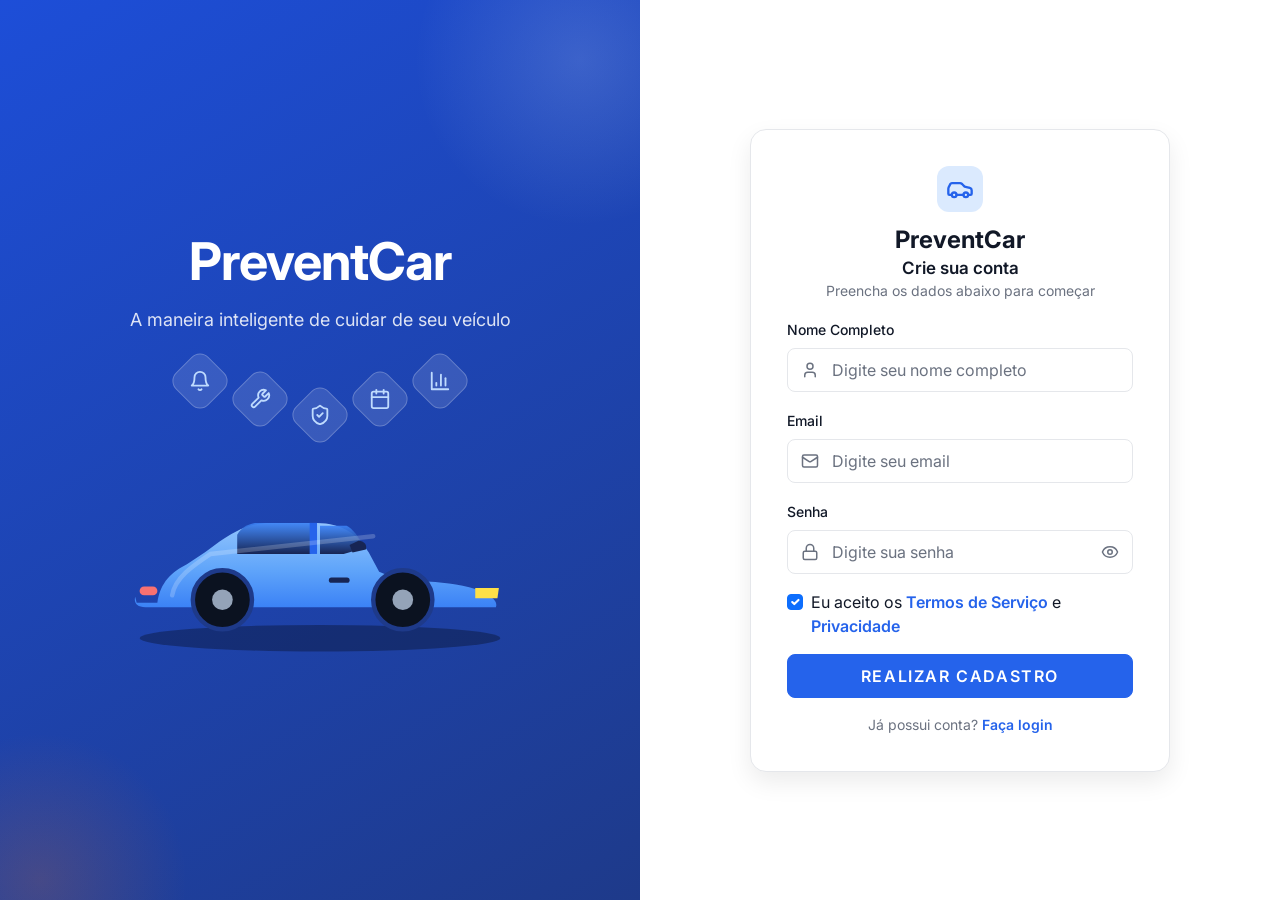
==== landing/cadastro.html @ ae85e7bb "feat: add login and registration pages with styles" ====
<!DOCTYPE html>
<html lang="pt-BR">
<head>
  <meta charset="UTF-8">
  <meta name="viewport" content="width=device-width, initial-scale=1.0">
  <title>Cadastro — PreventCar</title>
  <meta name="description" content="Crie sua conta no PreventCar — a maneira inteligente de cuidar de seu veículo.">
  <link rel="icon" href="data:image/svg+xml,%3Csvg xmlns='http://www.w3.org/2000/svg' viewBox='0 0 64 64'%3E%3Crect width='64' height='64' rx='14' fill='%232563EB'/%3E%3Cpath d='M14 40h3c0-5 1.6-8 5-8h20c3.4 0 5 3 5 8h3a2 2 0 0 1 2 2v3h-4M16 45h6M42 45h6' stroke='white' stroke-width='3' fill='none' stroke-linecap='round'/%3E%3Ccircle cx='20' cy='45' r='2.4' fill='white'/%3E%3Ccircle cx='44' cy='45' r='2.4' fill='white'/%3E%3C/svg%3E">
  <link rel="preconnect" href="https://fonts.googleapis.com">
  <link rel="preconnect" href="https://fonts.gstatic.com" crossorigin>
  <link href="https://fonts.googleapis.com/css2?family=Inter:wght@400;500;600;700&display=swap" rel="stylesheet">
  <link href="https://cdn.jsdelivr.net/npm/bootstrap@5.3.3/dist/css/bootstrap.min.css" rel="stylesheet">
  <link href="assets/css/style.css" rel="stylesheet">
  <link href="assets/css/login.css" rel="stylesheet">
</head>
<body>

  <div class="row g-0 min-vh-100">

    <div class="col-12 col-lg-6 login-banner d-none d-lg-flex flex-column">
      <div class="position-relative">
        <h1 class="banner-title mb-0">PreventCar</h1>
        <p class="banner-tagline mt-3 mb-0">A maneira inteligente de cuidar de seu veículo</p>
      </div>

      <div class="mt-4 w-100">
        <div class="icon-arc" aria-hidden="true">
          <span class="arc-tile">
            <svg xmlns="http://www.w3.org/2000/svg" width="22" height="22" viewBox="0 0 24 24" fill="none" stroke="currentColor" stroke-width="2" stroke-linecap="round" stroke-linejoin="round"><path d="M6 8a6 6 0 0 1 12 0c0 7 3 9 3 9H3s3-2 3-9"/><path d="M10.3 21a1.94 1.94 0 0 0 3.4 0"/></svg>
          </span>
          <span class="arc-tile" style="margin-top: 18px;">
            <svg xmlns="http://www.w3.org/2000/svg" width="22" height="22" viewBox="0 0 24 24" fill="none" stroke="currentColor" stroke-width="2" stroke-linecap="round" stroke-linejoin="round"><path d="M14.7 6.3a1 1 0 0 0 0 1.4l1.6 1.6a1 1 0 0 0 1.4 0l3.77-3.77a6 6 0 0 1-7.94 7.94l-6.91 6.91a2.12 2.12 0 0 1-3-3l6.91-6.91a6 6 0 0 1 7.94-7.94l-3.76 3.76z"/></svg>
          </span>
          <span class="arc-tile" style="margin-top: 34px;">
            <svg xmlns="http://www.w3.org/2000/svg" width="22" height="22" viewBox="0 0 24 24" fill="none" stroke="currentColor" stroke-width="2" stroke-linecap="round" stroke-linejoin="round"><path d="M20 13c0 5-3.5 7.5-7.66 8.95a1 1 0 0 1-.67-.01C7.5 20.5 4 18 4 13V6a1 1 0 0 1 1-1c2 0 4.5-1.2 6.24-2.72a1.17 1.17 0 0 1 1.52 0C14.51 3.81 17 5 19 5a1 1 0 0 1 1 1z"/><path d="m9 12 2 2 4-4"/></svg>
          </span>
          <span class="arc-tile" style="margin-top: 18px;">
            <svg xmlns="http://www.w3.org/2000/svg" width="22" height="22" viewBox="0 0 24 24" fill="none" stroke="currentColor" stroke-width="2" stroke-linecap="round" stroke-linejoin="round"><rect width="18" height="18" x="3" y="4" rx="2"/><path d="M16 2v4"/><path d="M8 2v4"/><path d="M3 10h18"/></svg>
          </span>
          <span class="arc-tile">
            <svg xmlns="http://www.w3.org/2000/svg" width="22" height="22" viewBox="0 0 24 24" fill="none" stroke="currentColor" stroke-width="2" stroke-linecap="round" stroke-linejoin="round"><path d="M3 3v18h18"/><path d="M18 17V9"/><path d="M13 17V5"/><path d="M8 17v-3"/></svg>
          </span>
        </div>

        <svg class="car-art" viewBox="0 0 280 150" role="img" aria-label="Ilustração de um carro azul">
          <defs>
            <linearGradient id="bodyGrad" x1="0" y1="0" x2="0" y2="1">
              <stop offset="0%" stop-color="#93C5FD"/>
              <stop offset="55%" stop-color="#60A5FA"/>
              <stop offset="100%" stop-color="#3B82F6"/>
            </linearGradient>
            <linearGradient id="glassGrad" x1="0" y1="0" x2="0" y2="1">
              <stop offset="0%" stop-color="#3B82F6" stop-opacity="0.9"/>
              <stop offset="100%" stop-color="#172554"/>
            </linearGradient>
          </defs>

          <ellipse cx="140" cy="130" rx="122" ry="9" fill="#000" opacity="0.3"/>

          <path fill="url(#bodyGrad)" d="M16 106 L30 106 C32 92 40 85 50 80 L62 72 C69 67 75 62 83 58 C90 54 98 52 106 52 L138 52 C146 52 154 54 160 58 C165 61 169 66 173 72 L180 85 C188 89 202 91 218 92 C230 93 244 95 252 100 C258 103 260 106 259 109 L22 109 C16 109 14 106 15 102 Z"/>

          <g fill="url(#glassGrad)">
            <path d="M84 60 C86 56 90 53 96 52 L134 52 L134 73 L84 73 Z"/>
            <path d="M140 54 L158 54 C162 56 166 61 170 69 L156 73 L140 73 Z"/>
          </g>

          <rect x="133" y="52" width="5" height="21" fill="#2563EB"/>
          <path d="M160 67 L166 64 C170 64 172 67 171 70 L162 72 Z" fill="#172554"/>
          <rect x="146" y="89" width="14" height="3.5" rx="1.75" fill="#172554"/>
          <path d="M245 96 L261 96 L260 103 L245 103 Z" fill="#FDE047"/>
          <rect x="18" y="95" width="12" height="6" rx="3" fill="#F87171"/>

          <path d="M40 101 C42 89 54 81 66 73 L176 61" stroke="#FFFFFF" stroke-width="3" fill="none" opacity="0.2" stroke-linecap="round"/>

          <circle cx="74" cy="104" r="20" fill="#0B1220" stroke="#1E3A8A" stroke-width="3"/>
          <circle cx="74" cy="104" r="7" fill="#94A3B8"/>
          <circle cx="196" cy="104" r="20" fill="#0B1220" stroke="#1E3A8A" stroke-width="3"/>
          <circle cx="196" cy="104" r="7" fill="#94A3B8"/>
        </svg>
      </div>
    </div>

    <div class="col-12 col-lg-6 login-panel d-flex flex-column">
      <div class="login-card">
        <div class="text-center mb-3">
          <span class="login-logo" aria-hidden="true">
            <svg xmlns="http://www.w3.org/2000/svg" width="28" height="28" viewBox="0 0 24 24" fill="none" stroke="currentColor" stroke-width="2" stroke-linecap="round" stroke-linejoin="round"><path d="M19 17h2c.6 0 1-.4 1-1v-3c0-.9-.7-1.7-1.5-1.9C18.7 10.6 16 10 16 10s-1.3-1.4-2.2-2.3c-.5-.4-1.1-.7-1.8-.7H5c-.6 0-1.1.4-1.4.9l-1.4 2.9A3.7 3.7 0 0 0 2 12v4c0 .6.4 1 1 1h2"/><circle cx="7" cy="17" r="2"/><path d="M9 17h6"/><circle cx="17" cy="17" r="2"/></svg>
          </span>
          <h2 class="login-title mb-0">PreventCar</h2>
          <p class="login-welcome mb-0">Crie sua conta</p>
          <p class="login-message mb-0">Preencha os dados abaixo para começar</p>
        </div>

        <form id="cadastroForm" novalidate>
          <div class="mb-3">
            <label for="nomeCompleto" class="form-label">Nome Completo</label>
            <div class="field">
              <span class="field-icon" aria-hidden="true">
                <svg xmlns="http://www.w3.org/2000/svg" width="18" height="18" viewBox="0 0 24 24" fill="none" stroke="currentColor" stroke-width="2" stroke-linecap="round" stroke-linejoin="round"><path d="M19 21v-2a4 4 0 0 0-4-4H9a4 4 0 0 0-4 4v2"/><circle cx="12" cy="7" r="4"/></svg>
              </span>
              <input id="nomeCompleto" type="text" name="nome" class="form-control" autocomplete="name" required placeholder="Digite seu nome completo">
            </div>
          </div>

          <div class="mb-3">
            <label for="email" class="form-label">Email</label>
            <div class="field">
              <span class="field-icon" aria-hidden="true">
                <svg xmlns="http://www.w3.org/2000/svg" width="18" height="18" viewBox="0 0 24 24" fill="none" stroke="currentColor" stroke-width="2" stroke-linecap="round" stroke-linejoin="round"><rect width="20" height="16" x="2" y="4" rx="2"/><path d="m22 7-8.97 5.7a1.94 1.94 0 0 1-2.06 0L2 7"/></svg>
              </span>
              <input id="email" type="email" name="email" class="form-control" autocomplete="email" required placeholder="Digite seu email">
            </div>
          </div>

          <div class="mb-3">
            <label for="senha" class="form-label">Senha</label>
            <div class="field">
              <span class="field-icon" aria-hidden="true">
                <svg xmlns="http://www.w3.org/2000/svg" width="18" height="18" viewBox="0 0 24 24" fill="none" stroke="currentColor" stroke-width="2" stroke-linecap="round" stroke-linejoin="round"><rect width="18" height="11" x="3" y="11" rx="2" ry="2"/><path d="M7 11V7a5 5 0 0 1 10 0v4"/></svg>
              </span>
              <input id="senha" type="password" name="senha" class="form-control" autocomplete="new-password" required minlength="6" placeholder="Digite sua senha" style="padding-right: 48px;">
              <button type="button" id="toggleSenha" class="field-toggle" aria-label="Mostrar ou ocultar senha" aria-pressed="false">
                <svg id="eyeOpen" xmlns="http://www.w3.org/2000/svg" width="18" height="18" viewBox="0 0 24 24" fill="none" stroke="currentColor" stroke-width="2" stroke-linecap="round" stroke-linejoin="round"><path d="M2.06 12.35a1 1 0 0 1 0-.7 10.75 10.75 0 0 1 19.88 0 1 1 0 0 1 0 .7 10.75 10.75 0 0 1-19.88 0"/><circle cx="12" cy="12" r="3"/></svg>
                <svg id="eyeClosed" xmlns="http://www.w3.org/2000/svg" width="18" height="18" viewBox="0 0 24 24" fill="none" stroke="currentColor" stroke-width="2" stroke-linecap="round" stroke-linejoin="round" class="d-none"><path d="M10.733 5.076a10.744 10.744 0 0 1 11.205 6.575 1 1 0 0 1 0 .696 10.747 10.747 0 0 1-1.444 2.49"/><path d="M14.084 14.158a3 3 0 0 1-4.242-4.242"/><path d="M17.479 17.499a10.75 10.75 0 0 1-15.417-5.151 1 1 0 0 1 0-.696 10.75 10.75 0 0 1 4.446-5.143"/><path d="m2 2 20 20"/></svg>
              </button>
            </div>
          </div>

          <div class="form-check mb-3">
            <input id="aceite" type="checkbox" class="form-check-input" checked required>
            <label for="aceite" class="form-check-label">
              Eu aceito os
              <a href="#" class="link-soft">Termos de Serviço</a>
              e
              <a href="#" class="link-soft">Privacidade</a>
            </label>
          </div>

          <button type="submit" class="btn btn-primary btn-enter w-100 fw-semibold text-uppercase">
            Realizar Cadastro
          </button>
        </form>

        <p class="login-footer text-center mt-3 mb-0">
          Já possui conta?
          <a href="login.html" class="link-soft">Faça login</a>
        </p>
      </div>
    </div>

  </div>

  <script src="https://cdn.jsdelivr.net/npm/bootstrap@5.3.3/dist/js/bootstrap.bundle.min.js"></script>
  <script>
    var toggleBtn = document.getElementById("toggleSenha");
    var senhaInput = document.getElementById("senha");
    var eyeOpen = document.getElementById("eyeOpen");
    var eyeClosed = document.getElementById("eyeClosed");

    toggleBtn.addEventListener("click", function () {
      var isPassword = senhaInput.type === "password";
      senhaInput.type = isPassword ? "text" : "password";
      toggleBtn.setAttribute("aria-pressed", String(!isPassword));
      eyeOpen.classList.toggle("d-none", !isPassword);
      eyeClosed.classList.toggle("d-none", isPassword);
    });

    document.getElementById("cadastroForm").addEventListener("submit", function (event) {
      event.preventDefault();
      var nome = document.getElementById("nomeCompleto");
      var email = document.getElementById("email");
      if (!nome.value || !email.value || !senhaInput.value) {
        nome.focus();
      }
    });
  </script>
</body>
</html>
---- landing/assets/css/style.css ----
:root {
  --color-primary: #2563EB;
  --color-primary-hover: #1D4ED8;
  --color-primary-light: #DBEAFE;
  --color-accent: #F97316;
  --color-accent-hover: #EA580C;

  --color-text: #111827;
  --color-text-muted: #6B7280;
  --color-border: #E5E7EB;
  --color-bg: #FFFFFF;
  --color-bg-alt: #F3F4F6;

  --color-success: #15803D;
  --color-success-bg: #DCFCE7;
  --color-warning: #B45309;
  --color-warning-bg: #FEF3C7;
  --color-danger: #B91C1C;
  --color-danger-bg: #FEE2E2;

  --radius-md: 8px;
  --radius-pill: 999px;
  --shadow-card: 0 1px 3px rgba(0, 0, 0, 0.08);
  --shadow-modal: 0 10px 25px rgba(0, 0, 0, 0.15);

  --bs-primary: var(--color-primary);
  --bs-primary-rgb: 37, 99, 235;
  --bs-link-color: var(--color-primary);
  --bs-link-color-rgb: 37, 99, 235;
  --bs-link-hover-color: var(--color-primary-hover);
  --bs-link-hover-color-rgb: 29, 78, 216;
  --bs-body-font-family: "Inter", system-ui, -apple-system, "Segoe UI", sans-serif;
  --bs-body-color: var(--color-text);
  --bs-body-bg: var(--color-bg);
  --bs-border-radius: var(--radius-md);
}

::selection {
  background: var(--color-primary-light);
}

html {
  scroll-behavior: smooth;
}

section[id],
header[id] {
  scroll-margin-top: 88px;
}

:focus-visible {
  outline: 2px solid var(--color-primary);
  outline-offset: 2px;
}

.btn {
  --bs-btn-border-radius: var(--radius-md);
}

.btn-primary {
  --bs-btn-bg: var(--color-primary);
  --bs-btn-border-color: var(--color-primary);
  --bs-btn-hover-bg: var(--color-primary-hover);
  --bs-btn-hover-border-color: var(--color-primary-hover);
  --bs-btn-active-bg: var(--color-primary-hover);
  --bs-btn-active-border-color: var(--color-primary-hover);
  --bs-btn-disabled-bg: var(--color-primary);
  --bs-btn-disabled-border-color: var(--color-primary);
  --bs-btn-focus-shadow-rgb: 37, 99, 235;
}

.btn-outline-primary {
  --bs-btn-color: var(--color-primary);
  --bs-btn-border-color: var(--color-primary);
  --bs-btn-hover-bg: var(--color-primary);
  --bs-btn-hover-border-color: var(--color-primary);
  --bs-btn-active-bg: var(--color-primary);
  --bs-btn-active-border-color: var(--color-primary);
  --bs-btn-focus-shadow-rgb: 37, 99, 235;
}

.btn-ghost {
  --bs-btn-color: var(--color-text);
  --bs-btn-border-color: transparent;
  --bs-btn-bg: transparent;
  --bs-btn-hover-color: var(--color-primary);
  --bs-btn-hover-border-color: transparent;
  --bs-btn-hover-bg: transparent;
  --bs-btn-active-color: var(--color-primary);
  --bs-btn-active-border-color: transparent;
  --bs-btn-active-bg: transparent;
}

.navbar {
  background: rgba(255, 255, 255, 0.92);
  border-bottom: 1px solid var(--color-border);
  backdrop-filter: blur(8px);
}

.navbar .navbar-nav .nav-link {
  color: var(--color-text);
  font-weight: 500;
  font-size: 15px;
  padding: 0.5rem 0.9rem;
}

.navbar .navbar-nav .nav-link:hover,
.navbar .navbar-nav .nav-link:focus,
.navbar .navbar-nav .nav-link.active {
  color: var(--color-primary);
}

.brand-icon {
  color: var(--color-primary);
  display: inline-flex;
}

.eyebrow {
  display: inline-block;
  padding: 4px 12px;
  border-radius: var(--radius-pill);
  background: var(--color-primary-light);
  color: var(--color-primary);
  font-size: 12px;
  font-weight: 600;
  line-height: 20px;
  letter-spacing: 0.06em;
  text-transform: uppercase;
}

.section-padding {
  padding-block: 5rem;
}

.section-title {
  font-size: 32px;
  font-weight: 700;
  line-height: 40px;
  color: var(--color-text);
}

.section-sub {
  max-width: 620px;
  font-size: 18px;
  line-height: 28px;
  color: var(--color-text-muted);
}

.h3-title {
  font-size: 18px;
  font-weight: 600;
  line-height: 28px;
  color: var(--color-text);
}

.hero {
  position: relative;
  overflow: hidden;
  padding-block: 8.5rem 5rem;
}

.hero-deco {
  position: absolute;
  border-radius: 50%;
  filter: blur(2px);
  pointer-events: none;
}

.hero-deco--one {
  top: -120px;
  right: -120px;
  width: 420px;
  height: 420px;
  background: radial-gradient(circle, rgba(37, 99, 235, 0.12), transparent 65%);
}

.hero-deco--two {
  bottom: -140px;
  left: -140px;
  width: 380px;
  height: 380px;
  background: radial-gradient(circle, rgba(249, 115, 22, 0.1), transparent 65%);
}

.hero h1 {
  font-size: clamp(32px, 4vw, 44px);
  font-weight: 700;
  line-height: 1.15;
  letter-spacing: -0.02em;
}

.lead {
  color: var(--color-text-muted);
  font-size: 18px;
  line-height: 28px;
}

.status-pill {
  display: inline-flex;
  align-items: center;
  gap: 6px;
  padding: 2px 10px;
  border-radius: var(--radius-pill);
  font-size: 12px;
  font-weight: 500;
  line-height: 20px;
  white-space: nowrap;
}

.status-pill::before {
  content: "";
  width: 6px;
  height: 6px;
  border-radius: 50%;
  background: currentColor;
  flex: 0 0 auto;
}

.status-pill--success {
  background: var(--color-success-bg);
  color: var(--color-success);
}

.status-pill--warning {
  background: var(--color-warning-bg);
  color: var(--color-warning);
}

.status-pill--danger {
  background: var(--color-danger-bg);
  color: var(--color-danger);
}

.dash-panel {
  border-radius: 16px;
  border: 1px solid var(--color-border);
  background: var(--color-bg);
  box-shadow: 0 25px 50px -12px rgba(0, 0, 0, 0.22);
  overflow: hidden;
  max-width: 520px;
  margin-inline: auto;
}

.dash-topbar {
  display: flex;
  align-items: center;
  gap: 10px;
  padding: 10px 14px;
  background: var(--color-bg-alt);
  border-bottom: 1px solid var(--color-border);
}

.dash-dots {
  display: inline-flex;
  gap: 6px;
}

.dash-dots span {
  width: 10px;
  height: 10px;
  border-radius: 50%;
  display: inline-block;
}

.dash-dots span:nth-child(1) {
  background: #F87171;
}

.dash-dots span:nth-child(2) {
  background: #FBBF24;
}

.dash-dots span:nth-child(3) {
  background: #34D399;
}

.dash-address {
  margin-inline: auto;
  font-size: 12px;
  color: var(--color-text-muted);
}

.dash-body {
  padding: 20px;
}

.dash-head {
  display: flex;
  align-items: center;
  justify-content: space-between;
  margin-bottom: 16px;
}

.dash-label {
  font-size: 12px;
  color: var(--color-text-muted);
}

.dash-name {
  font-size: 20px;
  font-weight: 700;
  color: var(--color-text);
}

.dash-stats {
  display: grid;
  grid-template-columns: repeat(4, 1fr);
  gap: 8px;
  margin-bottom: 16px;
}

.dash-stat {
  background: var(--color-bg-alt);
  border: 1px solid var(--color-border);
  border-radius: var(--radius-md);
  padding: 10px;
  text-align: center;
}

.dash-stat-num {
  font-size: 18px;
  font-weight: 700;
  color: var(--color-text);
}

.dash-stat-label {
  font-size: 11px;
  color: var(--color-text-muted);
}

.dash-grid {
  display: grid;
  grid-template-columns: 1.1fr 1fr;
  gap: 12px;
}

.dash-block-label {
  font-size: 12px;
  font-weight: 600;
  margin-bottom: 8px;
  color: var(--color-text);
}

.dash-chart {
  background: var(--color-bg-alt);
  border: 1px solid var(--color-border);
  border-radius: var(--radius-md);
  padding: 12px;
}

.bars {
  display: flex;
  align-items: flex-end;
  gap: 6px;
  height: 92px;
}

.bars span {
  flex: 1;
  border-radius: 4px 4px 0 0;
  background: var(--color-primary-light);
}

.bars span.is-highlight {
  background: var(--color-primary);
}

.dash-fleet {
  background: var(--color-bg-alt);
  border: 1px solid var(--color-border);
  border-radius: var(--radius-md);
  padding: 12px;
}

.fleet-row {
  display: flex;
  align-items: center;
  justify-content: space-between;
  gap: 8px;
  padding: 7px 0;
  border-bottom: 1px dashed var(--color-border);
  font-size: 13px;
}

.fleet-row:last-child {
  border-bottom: 0;
  padding-bottom: 0;
}

.fleet-name {
  font-weight: 600;
  color: var(--color-text);
}

.fleet-sub {
  font-size: 11px;
  color: var(--color-text-muted);
}

.check-list {
  display: grid;
  gap: 12px;
}

.check-list li {
  display: flex;
  align-items: center;
  gap: 12px;
  color: var(--color-text);
}

.check-icon {
  display: inline-flex;
  width: 24px;
  height: 24px;
  align-items: center;
  justify-content: center;
  border-radius: 50%;
  background: var(--color-success-bg);
  color: var(--color-success);
  flex: 0 0 auto;
}

.benefit-panel {
  border-radius: 24px;
  background: linear-gradient(135deg, #0B1220, #111827);
  color: #fff;
  padding: 40px 44px;
  display: grid;
  grid-template-columns: 1fr 1fr;
  gap: 40px;
  align-items: center;
  position: relative;
  overflow: hidden;
  box-shadow: 0 25px 50px -12px rgba(0, 0, 0, 0.4);
}

.benefit-panel::before {
  content: "";
  position: absolute;
  top: -120px;
  right: -120px;
  width: 320px;
  height: 320px;
  border-radius: 50%;
  background: radial-gradient(circle, rgba(37, 99, 235, 0.18), transparent 65%);
  pointer-events: none;
}

.benefit-copy {
  position: relative;
}

.benefit-copy .eyebrow {
  background: rgba(96, 165, 250, 0.15);
  color: #93C5FD;
}

.benefit-title {
  color: #fff;
}

.benefit-copy .check-list li {
  color: #E5E7EB;
  font-size: 15px;
}

.benefit-copy .check-icon {
  background: rgba(74, 222, 128, 0.15);
  color: #4ADE80;
}

.app-mock {
  border-radius: 16px;
  background: #0F172A;
  border: 1px solid rgba(255, 255, 255, 0.08);
  padding: 20px;
  box-shadow: 0 20px 40px rgba(0, 0, 0, 0.4);
  position: relative;
}

.app-mock-head {
  display: flex;
  align-items: center;
  justify-content: space-between;
  margin-bottom: 16px;
}

.app-mock-name {
  font-weight: 700;
  color: #fff;
}

.app-mock-pill {
  font-size: 12px;
  color: #93C5FD;
  background: rgba(37, 99, 235, 0.2);
  border-radius: var(--radius-pill);
  padding: 2px 10px;
}

.app-mock-row {
  display: flex;
  align-items: center;
  justify-content: space-between;
  gap: 12px;
  padding: 12px;
  background: #1E293B;
  border-radius: var(--radius-md);
  margin-top: 10px;
}

.app-mock-row-title {
  color: #E2E8F0;
  font-size: 13px;
  font-weight: 600;
}

.app-mock-row-sub {
  color: #64748B;
  font-size: 11px;
}

.toggle {
  display: inline-block;
  width: 44px;
  height: 24px;
  border-radius: var(--radius-pill);
  background: var(--color-primary);
  position: relative;
  flex: 0 0 auto;
}

.toggle::after {
  content: "";
  position: absolute;
  top: 2px;
  left: 2px;
  width: 20px;
  height: 20px;
  border-radius: 50%;
  background: #fff;
  transform: translateX(20px);
}

.app-mock .status-pill--success {
  background: rgba(74, 222, 128, 0.15);
  color: #4ADE80;
}

.app-mock .status-pill--warning {
  background: rgba(251, 191, 36, 0.15);
  color: #FBBF24;
}

.app-mock-chart {
  display: flex;
  align-items: flex-end;
  gap: 6px;
  height: 60px;
  margin-top: 16px;
}

.app-mock-chart span {
  flex: 1;
  border-radius: 4px 4px 0 0;
  background: #1E3A8A;
}

.app-mock-chart span:nth-child(3n) {
  background: #2563EB;
}

.feature-card {
  padding: 24px;
  border: 1px solid var(--color-border);
  border-radius: var(--radius-md);
  background: var(--color-bg);
  transition: box-shadow 0.2s ease, transform 0.2s ease;
}

.feature-card:hover {
  box-shadow: var(--shadow-modal);
  transform: translateY(-3px);
}

.feature-icon {
  display: inline-flex;
  width: 44px;
  height: 44px;
  align-items: center;
  justify-content: center;
  border-radius: 10px;
  background: var(--color-primary-light);
  color: var(--color-primary);
}

.feature-card p {
  color: var(--color-text-muted);
}

.pricing-card {
  position: relative;
  padding: 28px;
  border: 1px solid var(--color-border);
  border-radius: 16px;
  background: var(--color-bg);
  transition: box-shadow 0.2s ease, transform 0.2s ease;
}

.pricing-card:hover {
  box-shadow: var(--shadow-modal);
  transform: translateY(-3px);
}

.pricing-card--featured {
  border: 2px solid var(--color-primary);
  box-shadow: 0 10px 25px rgba(37, 99, 235, 0.12);
}

.badge-ribbon {
  position: absolute;
  top: -14px;
  left: 50%;
  transform: translateX(-50%);
  padding: 4px 14px;
  border-radius: var(--radius-pill);
  background: var(--color-accent);
  color: #fff;
  font-size: 12px;
  font-weight: 600;
  line-height: 20px;
  white-space: nowrap;
}

.pricing-amount {
  font-size: 40px;
  font-weight: 700;
  line-height: 44px;
  color: var(--color-text);
}

.pricing-amount .currency {
  font-size: 20px;
  font-weight: 600;
  vertical-align: super;
  color: var(--color-text-muted);
}

.pricing-amount .per {
  font-size: 14px;
  font-weight: 400;
  color: var(--color-text-muted);
}

.pricing-amount--consult {
  font-size: 28px;
  line-height: 36px;
}

.pricing-desc {
  color: var(--color-text-muted);
}

.pricing-card .check-list li {
  font-size: 14px;
}

.footer {
  background: #111827;
}

.footer-brand {
  color: #fff;
  text-decoration: none;
}

.footer-brand:hover {
  color: #fff;
}

.footer-brand .brand-icon {
  color: #60A5FA;
}

.footer-muted {
  color: #9CA3AF;
  font-size: 14px;
  line-height: 22px;
}

.footer-heading {
  color: #F9FAFB;
  font-size: 14px;
  font-weight: 600;
  line-height: 20px;
  margin-bottom: 12px;
}

.footer li {
  margin-bottom: 10px;
}

.footer a {
  color: #9CA3AF;
  text-decoration: none;
  font-size: 14px;
}

.footer a:hover {
  color: #fff;
}

.footer-bottom {
  padding: 20px 0;
  border-top: 1px solid rgba(255, 255, 255, 0.1);
  font-size: 13px;
  color: #6B7280;
}

.js .reveal {
  opacity: 0;
  transform: translateY(16px);
  transition: opacity 0.5s ease, transform 0.5s ease;
  transition-delay: var(--delay, 0s);
}

.js .reveal.is-visible {
  opacity: 1;
  transform: none;
}

@media (max-width: 991.98px) {
  .benefit-panel {
    grid-template-columns: 1fr;
    padding: 32px 28px;
  }
}

@media (max-width: 575.98px) {
  .hero {
    padding-block: 6.5rem 4rem;
  }

  .section-padding {
    padding-block: 4rem;
  }

  .dash-stats {
    grid-template-columns: repeat(2, 1fr);
  }

  .dash-grid {
    grid-template-columns: 1fr;
  }

  .benefit-panel {
    padding: 28px 20px;
  }
}

@media (prefers-reduced-motion: reduce) {
  html {
    scroll-behavior: auto;
  }

  .js .reveal {
    opacity: 1;
    transform: none;
    transition: none;
  }

  .feature-card:hover,
  .pricing-card:hover {
    transform: none;
  }
}
---- landing/assets/css/login.css ----
.login-banner {
  background: linear-gradient(150deg, #1D4ED8 0%, #1E3A8A 100%);
  position: relative;
  overflow: hidden;
  align-items: center;
  justify-content: center;
  text-align: center;
  padding: clamp(2rem, 6vh, 3rem) 2.5rem;
}

.login-banner::before,
.login-banner::after {
  content: "";
  position: absolute;
  border-radius: 50%;
  pointer-events: none;
}

.login-banner::before {
  top: -120px;
  right: -120px;
  width: 360px;
  height: 360px;
  background: radial-gradient(circle, rgba(219, 234, 254, 0.16), transparent 65%);
}

.login-banner::after {
  bottom: -140px;
  left: -120px;
  width: 320px;
  height: 320px;
  background: radial-gradient(circle, rgba(249, 115, 22, 0.18), transparent 65%);
}

.banner-title {
  font-size: clamp(2.25rem, 5vw, 3.25rem);
  font-weight: 700;
  line-height: 1.1;
  letter-spacing: -0.02em;
  color: #fff;
}

.banner-tagline {
  color: rgba(255, 255, 255, 0.85);
  font-size: clamp(15px, 2.4vw, 18px);
  line-height: clamp(22px, 4vh, 28px);
}

.icon-arc {
  display: flex;
  justify-content: center;
  gap: clamp(10px, 2vw, 14px);
}

.arc-tile {
  width: clamp(38px, 6vh, 46px);
  height: clamp(38px, 6vh, 46px);
  border-radius: clamp(10px, 2vh, 12px);
  background: rgba(255, 255, 255, 0.12);
  border: 1px solid rgba(255, 255, 255, 0.22);
  color: #BFDBFE;
  display: inline-flex;
  align-items: center;
  justify-content: center;
  transform: rotate(45deg);
}

.arc-tile svg {
  transform: rotate(-45deg);
}

.car-art {
  max-width: min(430px, 46vh);
  width: 100%;
  margin-inline: auto;
  margin-top: clamp(4px, 1vh, 8px);
}

.login-panel {
  min-height: 100dvh;
  align-items: center;
  justify-content: center;
  padding: clamp(1.5rem, 5vh, 2.5rem) 1.5rem;
  background: #fff;
}

.login-card {
  width: 100%;
  max-width: 420px;
  background: #fff;
  border: 1px solid var(--color-border);
  border-radius: 16px;
  box-shadow: 0 10px 25px rgba(0, 0, 0, 0.08);
  padding: clamp(1.75rem, 4vh, 2.25rem);
}

.login-logo {
  width: 46px;
  height: 46px;
  border-radius: 12px;
  background: var(--color-primary-light);
  color: var(--color-primary);
  display: inline-flex;
  align-items: center;
  justify-content: center;
  margin-bottom: 0.75rem;
}

.login-title {
  font-size: 24px;
  font-weight: 700;
  line-height: 32px;
  color: var(--color-text);
}

.login-welcome {
  font-size: 17px;
  font-weight: 600;
  line-height: 24px;
  color: var(--color-text);
}

.login-message {
  font-size: 14px;
  color: var(--color-text-muted);
}

.field {
  position: relative;
}

.field .field-icon {
  position: absolute;
  top: 50%;
  left: 14px;
  transform: translateY(-50%);
  color: var(--color-text-muted);
  display: inline-flex;
  pointer-events: none;
}

.field .form-control {
  padding-left: 44px;
}

.field .field-toggle {
  position: absolute;
  top: 50%;
  right: 6px;
  transform: translateY(-50%);
  border: 0;
  background: transparent;
  color: var(--color-text-muted);
  padding: 8px;
  border-radius: 8px;
  display: inline-flex;
  transition: color 0.2s ease, background 0.2s ease;
}

.field .field-toggle:hover {
  color: var(--color-primary);
  background: var(--color-primary-light);
}

.form-label {
  font-size: 14px;
  font-weight: 500;
  line-height: 20px;
  color: var(--color-text);
}

.form-control {
  border-color: var(--color-border);
  border-radius: 8px;
  min-height: 44px;
  color: var(--color-text);
}

.form-control:focus {
  border-color: var(--color-primary);
  box-shadow: 0 0 0 0.2rem rgba(37, 99, 235, 0.18);
}

.form-control::placeholder {
  color: var(--color-text-muted);
}

.form-check-input {
  accent-color: var(--color-primary);
  cursor: pointer;
}

.form-check-label {
  color: var(--color-text);
  cursor: pointer;
}

.link-soft {
  color: var(--color-primary);
  font-weight: 600;
  text-decoration: none;
  transition: color 0.2s ease;
}

.link-soft:hover {
  color: var(--color-primary-hover);
  text-decoration: underline;
}

.btn-enter {
  letter-spacing: 0.1em;
  min-height: 44px;
}

.login-footer {
  font-size: 14px;
  color: var(--color-text-muted);
}

.row.min-vh-100 {
  min-height: 100dvh !important;
}

@media (max-width: 575.98px) {
  .login-card {
    padding: 2rem 1.5rem;
  }
}

@media (max-height: 720px) and (min-width: 992px) {
  .login-banner {
    padding: 1.5rem 2rem;
  }

  .banner-title {
    font-size: 2rem;
  }

  .banner-tagline {
    font-size: 15px;
    line-height: 22px;
  }

  .icon-arc {
    gap: 8px;
  }

  .arc-tile {
    width: 36px;
    height: 36px;
  }

  .car-art {
    max-width: 40vh;
  }

  .login-panel {
    padding: 1.25rem 1.5rem;
  }

  .login-card {
    padding: 1.5rem;
  }

  .login-card .mb-3 {
    margin-bottom: 0.75rem;
  }

  .form-control,
  .btn-enter {
    min-height: 42px;
  }
}
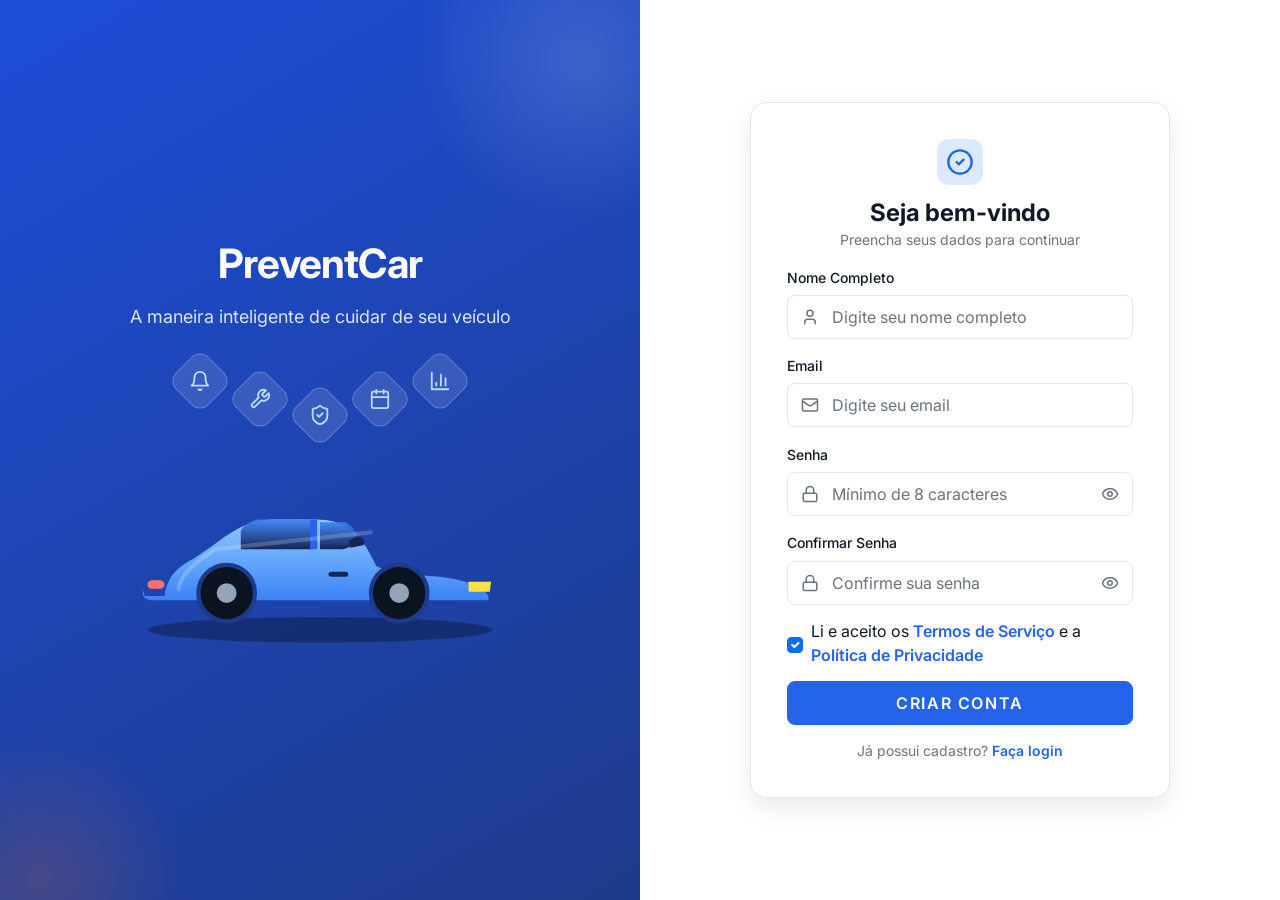
==== commit 600b462c: "style: update login and registration page styles for improved responsiveness and accessibility" ====
--- a/landing/cadastro.html
+++ b/landing/cadastro.html
@@ -15,7 +15,7 @@
 </head>
 <body>
 
-  <div class="row g-0 min-vh-100">
+  <div class="row g-0 vh-100">
 
     <div class="col-12 col-lg-6 login-banner d-none d-lg-flex flex-column">
       <div class="position-relative">
@@ -84,11 +84,10 @@
       <div class="login-card">
         <div class="text-center mb-3">
           <span class="login-logo" aria-hidden="true">
-            <svg xmlns="http://www.w3.org/2000/svg" width="28" height="28" viewBox="0 0 24 24" fill="none" stroke="currentColor" stroke-width="2" stroke-linecap="round" stroke-linejoin="round"><path d="M19 17h2c.6 0 1-.4 1-1v-3c0-.9-.7-1.7-1.5-1.9C18.7 10.6 16 10 16 10s-1.3-1.4-2.2-2.3c-.5-.4-1.1-.7-1.8-.7H5c-.6 0-1.1.4-1.4.9l-1.4 2.9A3.7 3.7 0 0 0 2 12v4c0 .6.4 1 1 1h2"/><circle cx="7" cy="17" r="2"/><path d="M9 17h6"/><circle cx="17" cy="17" r="2"/></svg>
-          </span>
-          <h2 class="login-title mb-0">PreventCar</h2>
-          <p class="login-welcome mb-0">Crie sua conta</p>
-          <p class="login-message mb-0">Preencha os dados abaixo para começar</p>
+            <svg xmlns="http://www.w3.org/2000/svg" width="28" height="28" viewBox="0 0 24 24" fill="none" stroke="currentColor" stroke-width="2" stroke-linecap="round" stroke-linejoin="round"><circle cx="12" cy="12" r="10"/><path d="m9 12 2 2 4-4"/></svg>
+          </span>
+          <h2 class="login-title mb-0">Seja bem-vindo</h2>
+          <p class="login-message mb-0">Preencha seus dados para continuar</p>
         </div>
 
         <form id="cadastroForm" novalidate>
@@ -118,7 +117,7 @@
               <span class="field-icon" aria-hidden="true">
                 <svg xmlns="http://www.w3.org/2000/svg" width="18" height="18" viewBox="0 0 24 24" fill="none" stroke="currentColor" stroke-width="2" stroke-linecap="round" stroke-linejoin="round"><rect width="18" height="11" x="3" y="11" rx="2" ry="2"/><path d="M7 11V7a5 5 0 0 1 10 0v4"/></svg>
               </span>
-              <input id="senha" type="password" name="senha" class="form-control" autocomplete="new-password" required minlength="6" placeholder="Digite sua senha" style="padding-right: 48px;">
+              <input id="senha" type="password" name="senha" class="form-control" autocomplete="new-password" required minlength="8" placeholder="Mínimo de 8 caracteres" style="padding-right: 48px;">
               <button type="button" id="toggleSenha" class="field-toggle" aria-label="Mostrar ou ocultar senha" aria-pressed="false">
                 <svg id="eyeOpen" xmlns="http://www.w3.org/2000/svg" width="18" height="18" viewBox="0 0 24 24" fill="none" stroke="currentColor" stroke-width="2" stroke-linecap="round" stroke-linejoin="round"><path d="M2.06 12.35a1 1 0 0 1 0-.7 10.75 10.75 0 0 1 19.88 0 1 1 0 0 1 0 .7 10.75 10.75 0 0 1-19.88 0"/><circle cx="12" cy="12" r="3"/></svg>
                 <svg id="eyeClosed" xmlns="http://www.w3.org/2000/svg" width="18" height="18" viewBox="0 0 24 24" fill="none" stroke="currentColor" stroke-width="2" stroke-linecap="round" stroke-linejoin="round" class="d-none"><path d="M10.733 5.076a10.744 10.744 0 0 1 11.205 6.575 1 1 0 0 1 0 .696 10.747 10.747 0 0 1-1.444 2.49"/><path d="M14.084 14.158a3 3 0 0 1-4.242-4.242"/><path d="M17.479 17.499a10.75 10.75 0 0 1-15.417-5.151 1 1 0 0 1 0-.696 10.75 10.75 0 0 1 4.446-5.143"/><path d="m2 2 20 20"/></svg>
@@ -126,23 +125,37 @@
             </div>
           </div>
 
+          <div class="mb-3">
+            <label for="confirmarSenha" class="form-label">Confirmar Senha</label>
+            <div class="field">
+              <span class="field-icon" aria-hidden="true">
+                <svg xmlns="http://www.w3.org/2000/svg" width="18" height="18" viewBox="0 0 24 24" fill="none" stroke="currentColor" stroke-width="2" stroke-linecap="round" stroke-linejoin="round"><rect width="18" height="11" x="3" y="11" rx="2" ry="2"/><path d="M7 11V7a5 5 0 0 1 10 0v4"/></svg>
+              </span>
+              <input id="confirmarSenha" type="password" name="confirmarSenha" class="form-control" autocomplete="new-password" required minlength="8" placeholder="Confirme sua senha" style="padding-right: 48px;">
+              <button type="button" id="toggleConfirmarSenha" class="field-toggle" aria-label="Mostrar ou ocultar senha" aria-pressed="false">
+                <svg id="eyeConfirmOpen" xmlns="http://www.w3.org/2000/svg" width="18" height="18" viewBox="0 0 24 24" fill="none" stroke="currentColor" stroke-width="2" stroke-linecap="round" stroke-linejoin="round"><path d="M2.06 12.35a1 1 0 0 1 0-.7 10.75 10.75 0 0 1 19.88 0 1 1 0 0 1 0 .7 10.75 10.75 0 0 1-19.88 0"/><circle cx="12" cy="12" r="3"/></svg>
+                <svg id="eyeConfirmClosed" xmlns="http://www.w3.org/2000/svg" width="18" height="18" viewBox="0 0 24 24" fill="none" stroke="currentColor" stroke-width="2" stroke-linecap="round" stroke-linejoin="round" class="d-none"><path d="M10.733 5.076a10.744 10.744 0 0 1 11.205 6.575 1 1 0 0 1 0 .696 10.747 10.747 0 0 1-1.444 2.49"/><path d="M14.084 14.158a3 3 0 0 1-4.242-4.242"/><path d="M17.479 17.499a10.75 10.75 0 0 1-15.417-5.151 1 1 0 0 1 0-.696 10.75 10.75 0 0 1 4.446-5.143"/><path d="m2 2 20 20"/></svg>
+              </button>
+            </div>
+          </div>
+
           <div class="form-check mb-3">
             <input id="aceite" type="checkbox" class="form-check-input" checked required>
             <label for="aceite" class="form-check-label">
-              Eu aceito os
+              Li e aceito os
               <a href="#" class="link-soft">Termos de Serviço</a>
-              e
-              <a href="#" class="link-soft">Privacidade</a>
+              e a
+              <a href="#" class="link-soft">Política de Privacidade</a>
             </label>
           </div>
 
           <button type="submit" class="btn btn-primary btn-enter w-100 fw-semibold text-uppercase">
-            Realizar Cadastro
+            Criar conta
           </button>
         </form>
 
         <p class="login-footer text-center mt-3 mb-0">
-          Já possui conta?
+          Já possui cadastro?
           <a href="login.html" class="link-soft">Faça login</a>
         </p>
       </div>
@@ -152,25 +165,34 @@
 
   <script src="https://cdn.jsdelivr.net/npm/bootstrap@5.3.3/dist/js/bootstrap.bundle.min.js"></script>
   <script>
-    var toggleBtn = document.getElementById("toggleSenha");
-    var senhaInput = document.getElementById("senha");
-    var eyeOpen = document.getElementById("eyeOpen");
-    var eyeClosed = document.getElementById("eyeClosed");
-
-    toggleBtn.addEventListener("click", function () {
-      var isPassword = senhaInput.type === "password";
-      senhaInput.type = isPassword ? "text" : "password";
-      toggleBtn.setAttribute("aria-pressed", String(!isPassword));
-      eyeOpen.classList.toggle("d-none", !isPassword);
-      eyeClosed.classList.toggle("d-none", isPassword);
-    });
+    function togglePassword(toggleId, inputId, openId, closedId) {
+      var toggleBtn = document.getElementById(toggleId);
+      var input = document.getElementById(inputId);
+      var eyeOpen = document.getElementById(openId);
+      var eyeClosed = document.getElementById(closedId);
+
+      toggleBtn.addEventListener("click", function () {
+        var isPassword = input.type === "password";
+        input.type = isPassword ? "text" : "password";
+        toggleBtn.setAttribute("aria-pressed", String(!isPassword));
+        eyeOpen.classList.toggle("d-none", !isPassword);
+        eyeClosed.classList.toggle("d-none", isPassword);
+      });
+    }
+
+    togglePassword("toggleSenha", "senha", "eyeOpen", "eyeClosed");
+    togglePassword("toggleConfirmarSenha", "confirmarSenha", "eyeConfirmOpen", "eyeConfirmClosed");
 
     document.getElementById("cadastroForm").addEventListener("submit", function (event) {
       event.preventDefault();
       var nome = document.getElementById("nomeCompleto");
       var email = document.getElementById("email");
-      if (!nome.value || !email.value || !senhaInput.value) {
+      var senha = document.getElementById("senha");
+      var confirmar = document.getElementById("confirmarSenha");
+      if (!nome.value || !email.value || !senha.value || !confirmar.value) {
         nome.focus();
+      } else if (senha.value !== confirmar.value) {
+        confirmar.focus();
       }
     });
   </script>
--- a/landing/assets/css/login.css
+++ b/landing/assets/css/login.css
@@ -5,7 +5,7 @@
   align-items: center;
   justify-content: center;
   text-align: center;
-  padding: clamp(2rem, 6vh, 3rem) 2.5rem;
+  padding: clamp(1rem, 5vh, 3rem) 2.5rem;
 }
 
 .login-banner::before,
@@ -33,7 +33,7 @@
 }
 
 .banner-title {
-  font-size: clamp(2.25rem, 5vw, 3.25rem);
+  font-size: clamp(1.6rem, 4.5vh, 3.25rem);
   font-weight: 700;
   line-height: 1.1;
   letter-spacing: -0.02em;
@@ -42,20 +42,21 @@
 
 .banner-tagline {
   color: rgba(255, 255, 255, 0.85);
-  font-size: clamp(15px, 2.4vw, 18px);
-  line-height: clamp(22px, 4vh, 28px);
+  font-size: clamp(13px, 2.4vh, 18px);
+  line-height: clamp(18px, 4vh, 28px);
+  margin-top: clamp(0.5rem, 2vh, 1rem) !important;
 }
 
 .icon-arc {
   display: flex;
   justify-content: center;
-  gap: clamp(10px, 2vw, 14px);
+  gap: clamp(8px, 1.6vh, 14px);
 }
 
 .arc-tile {
-  width: clamp(38px, 6vh, 46px);
-  height: clamp(38px, 6vh, 46px);
-  border-radius: clamp(10px, 2vh, 12px);
+  width: clamp(30px, 5.5vh, 46px);
+  height: clamp(30px, 5.5vh, 46px);
+  border-radius: clamp(8px, 1.8vh, 12px);
   background: rgba(255, 255, 255, 0.12);
   border: 1px solid rgba(255, 255, 255, 0.22);
   color: #BFDBFE;
@@ -70,18 +71,23 @@
 }
 
 .car-art {
-  max-width: min(430px, 46vh);
+  max-width: min(430px, 44vh);
   width: 100%;
   margin-inline: auto;
-  margin-top: clamp(4px, 1vh, 8px);
+  margin-top: clamp(2px, 1vh, 8px);
+}
+
+.login-banner .mt-4 {
+  margin-top: clamp(1rem, 3vh, 1.75rem) !important;
 }
 
 .login-panel {
   min-height: 100dvh;
   align-items: center;
   justify-content: center;
-  padding: clamp(1.5rem, 5vh, 2.5rem) 1.5rem;
+  padding: clamp(0.75rem, 4vh, 2.5rem) 1.5rem;
   background: #fff;
+  overflow: hidden;
 }
 
 .login-card {
@@ -91,37 +97,47 @@
   border: 1px solid var(--color-border);
   border-radius: 16px;
   box-shadow: 0 10px 25px rgba(0, 0, 0, 0.08);
-  padding: clamp(1.75rem, 4vh, 2.25rem);
+  padding: clamp(1.25rem, 4vh, 2.25rem);
+}
+
+.login-card .mb-3 {
+  margin-bottom: clamp(0.6rem, 1.6vh, 1rem) !important;
 }
 
 .login-logo {
-  width: 46px;
-  height: 46px;
+  width: clamp(38px, 6vh, 46px);
+  height: clamp(38px, 6vh, 46px);
   border-radius: 12px;
   background: var(--color-primary-light);
   color: var(--color-primary);
   display: inline-flex;
   align-items: center;
   justify-content: center;
-  margin-bottom: 0.75rem;
+  margin-bottom: clamp(0.4rem, 1.5vh, 0.75rem);
+}
+
+.login-logo svg {
+  width: clamp(22px, 3.5vh, 28px);
+  height: clamp(22px, 3.5vh, 28px);
 }
 
 .login-title {
-  font-size: 24px;
+  font-size: clamp(1.25rem, 3.5vh, 24px);
   font-weight: 700;
-  line-height: 32px;
+  line-height: clamp(1.5rem, 4vh, 2rem);
   color: var(--color-text);
 }
 
 .login-welcome {
-  font-size: 17px;
+  font-size: clamp(15px, 2.6vh, 18px);
   font-weight: 600;
-  line-height: 24px;
+  line-height: clamp(20px, 3.5vh, 28px);
   color: var(--color-text);
 }
 
 .login-message {
-  font-size: 14px;
+  font-size: clamp(13px, 2vh, 14px);
+  line-height: clamp(18px, 3vh, 21px);
   color: var(--color-text-muted);
 }
 
@@ -163,16 +179,17 @@
 }
 
 .form-label {
-  font-size: 14px;
+  font-size: clamp(13px, 2vh, 14px);
   font-weight: 500;
-  line-height: 20px;
+  line-height: clamp(16px, 3vh, 20px);
+  margin-bottom: clamp(0.25rem, 0.8vh, 0.5rem);
   color: var(--color-text);
 }
 
 .form-control {
   border-color: var(--color-border);
   border-radius: 8px;
-  min-height: 44px;
+  min-height: clamp(38px, 6vh, 44px);
   color: var(--color-text);
 }
 
@@ -183,6 +200,12 @@
 
 .form-control::placeholder {
   color: var(--color-text-muted);
+}
+
+.form-check {
+  display: flex;
+  align-items: center;
+  gap: 0.5rem;
 }
 
 .form-check-input {
@@ -209,65 +232,73 @@
 
 .btn-enter {
   letter-spacing: 0.1em;
-  min-height: 44px;
+  min-height: clamp(38px, 6vh, 44px);
 }
 
 .login-footer {
-  font-size: 14px;
-  color: var(--color-text-muted);
-}
-
-.row.min-vh-100 {
+  font-size: clamp(13px, 2vh, 14px);
+  color: var(--color-text-muted);
+  margin-top: clamp(0.6rem, 1.6vh, 1rem) !important;
+}
+
+.row.vh-100 {
   min-height: 100dvh !important;
+  height: auto !important;
 }
 
 @media (max-width: 575.98px) {
   .login-card {
-    padding: 2rem 1.5rem;
+    padding: clamp(1.25rem, 4vh, 2rem) 1.5rem;
   }
 }
 
 @media (max-height: 720px) and (min-width: 992px) {
   .login-banner {
-    padding: 1.5rem 2rem;
+    padding: 1rem 2rem;
   }
 
   .banner-title {
-    font-size: 2rem;
+    font-size: clamp(1.5rem, 5vh, 2.25rem);
   }
 
   .banner-tagline {
-    font-size: 15px;
-    line-height: 22px;
+    font-size: clamp(12px, 2.2vh, 15px);
+    line-height: clamp(16px, 3.4vh, 22px);
   }
 
   .icon-arc {
-    gap: 8px;
+    gap: clamp(6px, 1.4vh, 10px);
   }
 
   .arc-tile {
-    width: 36px;
-    height: 36px;
+    width: clamp(26px, 5vh, 40px);
+    height: clamp(26px, 5vh, 40px);
   }
 
   .car-art {
-    max-width: 40vh;
+    max-width: min(360px, 40vh);
   }
 
   .login-panel {
-    padding: 1.25rem 1.5rem;
+    padding: 0.75rem 1.5rem;
   }
 
   .login-card {
-    padding: 1.5rem;
-  }
-
-  .login-card .mb-3 {
-    margin-bottom: 0.75rem;
+    padding: clamp(1rem, 4vh, 1.5rem);
+  }
+
+  .login-logo {
+    width: clamp(34px, 6vh, 40px);
+    height: clamp(34px, 6vh, 40px);
+  }
+
+  .login-title {
+    font-size: clamp(1.1rem, 3vh, 20px);
+    line-height: clamp(1.25rem, 3.5vh, 1.5rem);
   }
 
   .form-control,
   .btn-enter {
-    min-height: 42px;
+    min-height: clamp(34px, 5.5vh, 42px);
   }
 }
